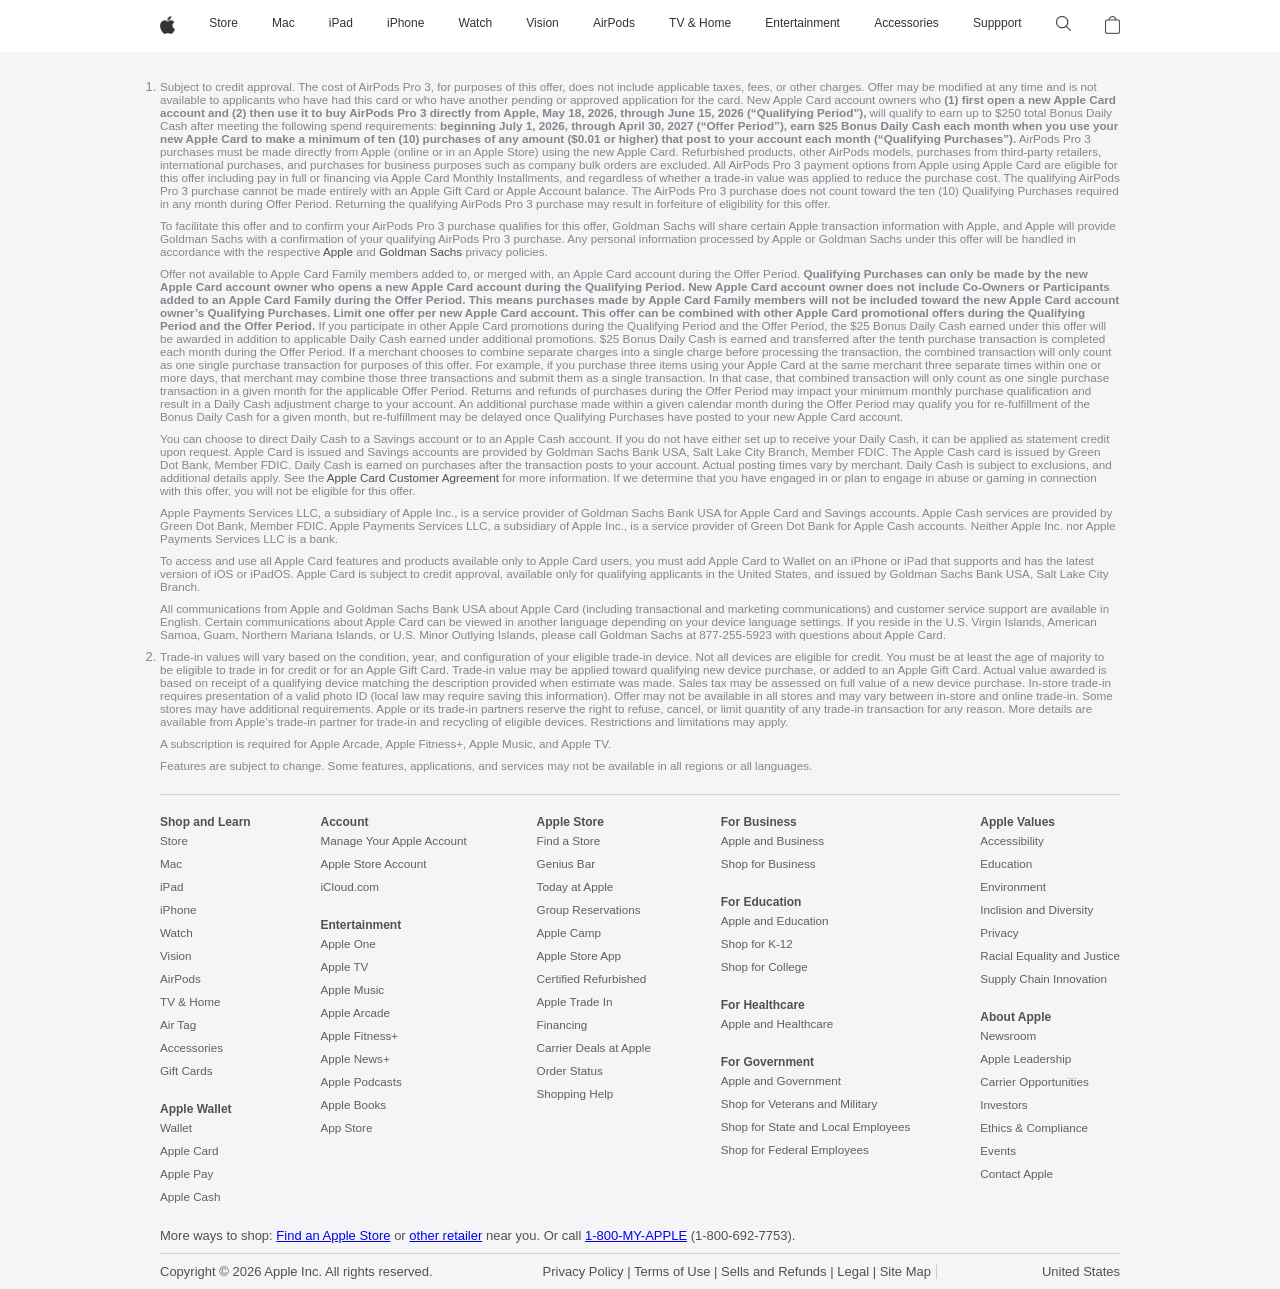
==== index.html @ 94639f88 "Add files via upload" ====
<!DOCTYPE html>
<html lang="en">
<head>
    <meta charset="UTF-8">
    <meta name="viewport" content="width=device-width, initial-scale=1.0">
    <title>Apple</title>
    <link rel="stylesheet" href="css/style.css">
    <link rel="icon" href="images/logos & icons/apple-icon.ico">
</head>
<body>
    
    <header>
        <div class="internal-wrapper">
            <ul>
                <li>
                    <a href="#">
                        <img class="header-logo" src="images/logos & icons/apple-icon.png" alt="apple-icon">
                    </a>
                </li>

                <li><a href="#">Store</a></li>
                <li><a href="#">Mac</a></li>
                <li><a href="#">iPad</a></li>
                <li><a href="#">iPhone</a></li>
                <li><a href="#">Watch</a></li>
                <li><a href="#">Vision</a></li>
                <li><a href="#">AirPods</a></li>
                <li><a href="#">TV & Home</a></li>
                <li><a href="#">Entertainment</a></li>
                <li><a href="#">Accessories</a></li>
                <li><a href="#">Suppport</a></li>

                <li>
                    <a href="#">
                        <img class="header-logo" src="images/logos & icons/search.png" alt="search">
                    </a>
                </li>

                <li>
                    <a href="#">
                        <img class="header-logo" src="images/logos & icons/cart.png" alt="">
                    </a>
                </li>

            </ul>
        </div>
    </header>


    <br><br>


    <footer>
        <div class="internal-wrapper">

            <div class="upper-text">

                <ol type="1">
                    <li>
                        <p>
                            Subject to credit approval. The cost of AirPods Pro 3, for purposes of this offer, does not include applicable
                            taxes, fees, or other charges. Offer may be modified at any time and is not available to applicants who have had 
                            this card or who have another pending or approved application for the card. New Apple Card account owners who <b>(1) 
                            first open a new Apple Card account and (2) then use it to buy AirPods Pro 3 directly from Apple, May 18, 2026, 
                            through June 15, 2026 (“Qualifying Period”),</b> will qualify to earn up to $250 total Bonus Daily Cash after meeting 
                            the following spend requirements: <b>beginning July 1, 2026, through April 30, 2027 (“Offer Period”), earn $25 Bonus 
                            Daily Cash each month when you use your new Apple Card to make a minimum of ten (10) purchases of any amount 
                            ($0.01 or higher) that post to your account each month (“Qualifying Purchases”).</b> AirPods Pro 3 purchases must be 
                            made directly from Apple (online or in an Apple Store) using the new Apple Card. Refurbished products, other 
                            AirPods models, purchases from third‑party retailers, international purchases, and purchases for business purposes 
                            such as company bulk orders are excluded. All AirPods Pro 3 payment options from Apple using Apple Card are 
                            eligible for this offer including pay in full or financing via Apple Card Monthly Installments, and regardless of 
                            whether a trade-in value was applied to reduce the purchase cost. The qualifying AirPods Pro 3 purchase cannot be 
                            made entirely with an Apple Gift Card or Apple Account balance. The AirPods Pro 3 purchase does not count toward 
                            the ten (10) Qualifying Purchases required in any month during Offer Period. Returning the qualifying 
                            AirPods Pro 3 purchase may result in forfeiture of eligibility for this offer.
                        </p>

                        <p>
                            To facilitate this offer and to confirm your AirPods Pro 3 purchase qualifies for this offer, Goldman Sachs will 
                            share certain Apple transaction information with Apple, and Apple will provide Goldman Sachs with a confirmation 
                            of your qualifying AirPods Pro 3 purchase. Any personal information processed by Apple or Goldman Sachs under this
                            offer will be handled in accordance with the respective <a href="#">Apple</a> and <a href="#">Goldman Sachs</a> privacy policies.
                        </p>

                        <p>
                            Offer not available to Apple Card Family members added to, or merged with, an Apple Card account during the Offer 
                            Period. <b>Qualifying Purchases can only be made by the new Apple Card account owner who opens a new Apple Card 
                            account during the Qualifying Period. New Apple Card account owner does not include Co-Owners or Participants 
                            added to an Apple Card Family during the Offer Period. This means purchases made by Apple Card Family members 
                            will not be included toward the new Apple Card account owner’s Qualifying Purchases. Limit one offer per new 
                            Apple Card account. This offer can be combined with other Apple Card promotional offers during the Qualifying 
                            Period and the Offer Period.</b> If you participate in other Apple Card promotions during the Qualifying Period and 
                            the Offer Period, the $25 Bonus Daily Cash earned under this offer will be awarded in addition to applicable 
                            Daily Cash earned under additional promotions. $25 Bonus Daily Cash is earned and transferred after the tenth 
                            purchase transaction is completed each month during the Offer Period. If a merchant chooses to combine separate 
                            charges into a single charge before processing the transaction, the combined transaction will only count as one 
                            single purchase transaction for purposes of this offer. For example, if you purchase three items using your Apple 
                            Card at the same merchant three separate times within one or more days, that merchant may combine those three 
                            transactions and submit them as a single transaction. In that case, that combined transaction will only count as 
                            one single purchase transaction in a given month for the applicable Offer Period. Returns and refunds of 
                            purchases during the Offer Period may impact your minimum monthly purchase qualification and result in a Daily 
                            Cash adjustment charge to your account. An additional purchase made within a given calendar month during the 
                            Offer Period may qualify you for re-fulfillment of the Bonus Daily Cash for a given month, but re-fulfillment may 
                            be delayed once Qualifying Purchases have posted to your new Apple Card account.
                        </p>

                        <p>
                            You can choose to direct Daily Cash to a Savings account or to an Apple Cash account. If you do not have either 
                            set up to receive your Daily Cash, it can be applied as statement credit upon request. Apple Card is issued and 
                            Savings accounts are provided by Goldman Sachs Bank USA, Salt Lake City Branch, Member FDIC. The Apple Cash card 
                            is issued by Green Dot Bank, Member FDIC. Daily Cash is earned on purchases after the transaction posts to your 
                            account. Actual posting times vary by merchant. Daily Cash is subject to exclusions, and additional details 
                            apply. See the <a href="#">Apple Card Customer Agreement</a> for more information. If we determine that you have engaged in or 
                            plan to engage in abuse or gaming in connection with this offer, you will not be eligible for this offer.
                        </p>

                        <p>
                            Apple Payments Services LLC, a subsidiary of Apple Inc., is a service provider of Goldman Sachs Bank USA for 
                            Apple Card and Savings accounts. Apple Cash services are provided by Green Dot Bank, Member FDIC. Apple Payments 
                            Services LLC, a subsidiary of Apple Inc., is a service provider of Green Dot Bank for Apple Cash accounts. Neither Apple Inc. nor Apple Payments Services LLC is a bank.
                        </p>

                        <p>
                            To access and use all Apple Card features and products available only to Apple Card users, you must add Apple Card 
                            to Wallet on an iPhone or iPad that supports and has the latest version of iOS or iPadOS. Apple Card is subject 
                            to credit approval, available only for qualifying applicants in the United States, and issued by Goldman Sachs 
                            Bank USA, Salt Lake City Branch.
                        </p>

                        <p>
                            All communications from Apple and Goldman Sachs Bank USA about Apple Card (including transactional and marketing 
                            communications) and customer service support are available in English. Certain communications about Apple Card 
                            can be viewed in another language depending on your device language settings. If you reside in the U.S. Virgin 
                            Islands, American Samoa, Guam, Northern Mariana Islands, or U.S. Minor Outlying Islands, please call Goldman 
                            Sachs at 877-255-5923 with questions about Apple Card.
                        </p>
                    </li>

                    <li>
                        <p>
                            Trade‑in values will vary based on the condition, year, and configuration of your eligible trade‑in device. Not 
                            all devices are eligible for credit. You must be at least the age of majority to be eligible to trade in for 
                            credit or for an Apple Gift Card. Trade‑in value may be applied toward qualifying new device purchase, or added 
                            to an Apple Gift Card. Actual value awarded is based on receipt of a qualifying device matching the description 
                            provided when estimate was made. Sales tax may be assessed on full value of a new device purchase. In‑store 
                            trade‑in requires presentation of a valid photo ID (local law may require saving this information). Offer may not 
                            be available in all stores and may vary between in‑store and online trade‑in. Some stores may have additional 
                            requirements. Apple or its trade‑in partners reserve the right to refuse, cancel, or limit quantity of any 
                            trade‑in transaction for any reason. More details are available from Apple’s trade-in partner for trade‑in and 
                            recycling of eligible devices. Restrictions and limitations may apply.
                        </p>
                    </li>
                </ol>

                <p>A subscription is required for Apple Arcade, Apple Fitness+, Apple Music, and Apple TV.</p>
                <p>
                    Features are subject to change. Some features, applications, and services may not be available in all regions or all 
                    languages.
                </p>

            </div>


            <div class="footer-links">

            <div class="footer-links-column1">

                <h3>Shop and Learn</h3>
                <ul>

                    <li><a href="#">Store</a></li>
                    <li><a href="#">Mac</a></li>
                    <li><a href="#">iPad</a></li>
                    <li><a href="#">iPhone</a></li>
                    <li><a href="#">Watch</a></li>
                    <li><a href="#">Vision</a></li>
                    <li><a href="#">AirPods</a></li>
                    <li><a href="#">TV & Home</a></li>
                    <li><a href="#">Air Tag</a></li>
                    <li><a href="#">Accessories</a></li>
                    <li><a href="#">Gift Cards</a></li>

                </ul>

                <h3>Apple Wallet</h3>
                <ul>

                    <li><a href="#">Wallet</a></li>
                    <li><a href="#">Apple Card</a></li>
                    <li><a href="#">Apple Pay</a></li>
                    <li><a href="#">Apple Cash</a></li>

                </ul>

            </div>

            <div class="footer-links-column2">

                <h3>Account</h3>
                <ul>

                    <li><a href="#">Manage Your Apple Account</a></li>
                    <li><a href="#">Apple Store Account</a></li>
                    <li><a href="#">iCloud.com</a></li>

                </ul>

                <h3>Entertainment</h3>
                <ul>

                    <li><a href="#">Apple One</a></li>
                    <li><a href="#">Apple TV</a></li>
                    <li><a href="#">Apple Music</a></li>
                    <li><a href="#">Apple Arcade</a></li>
                    <li><a href="#">Apple Fitness+</a></li>
                    <li><a href="#">Apple News+</a></li>
                    <li><a href="#">Apple Podcasts</a></li>
                    <li><a href="#">Apple Books</a></li>
                    <li><a href="#">App Store</a></li>

                </ul>

            </div>

            <div class="footer-links-column3">

                <h3>Apple Store</h3>
                <ul>

                    <li><a href="#">Find a Store</a></li>
                    <li><a href="#">Genius Bar</a></li>
                    <li><a href="#">Today at Apple</a></li>
                    <li><a href="#">Group Reservations</a></li>
                    <li><a href="#">Apple Camp</a></li>
                    <li><a href="#">Apple Store App</a></li>
                    <li><a href="#">Certified Refurbished</a></li>
                    <li><a href="#">Apple Trade In</a></li>
                    <li><a href="#">Financing</a></li>
                    <li><a href="#">Carrier Deals at Apple</a></li>
                    <li><a href="#">Order Status</a></li>
                    <li><a href="#">Shopping Help</a></li>

                </ul>

            </div>

            <div class="footer-links-column4">

                <h3>For Business</h3>
                <ul>

                    <li><a href="#">Apple and Business</a></li>
                    <li><a href="#">Shop for Business</a></li>

                </ul>

                <h3>For Education</h3>
                <ul>

                    <li><a href="#">Apple and Education</a></li>
                    <li><a href="#">Shop for K-12</a></li>
                    <li><a href="#">Shop for College</a></li>

                </ul>

                <h3>For Healthcare</h3>
                <ul>

                    <li><a href="#">Apple and Healthcare</a></li>

                </ul>

                <h3>For Government</h3>
                <ul>

                    <li><a href="#">Apple and Government</a></li>
                    <li><a href="#">Shop for Veterans and Military</a></li>
                    <li><a href="#">Shop for State and Local Employees</a></li>
                    <li><a href="#">Shop for Federal Employees</a></li>

                </ul>

            </div>

            <div class="footer-links-column5">

                <h3>Apple Values</h3>
                <ul>

                    <li><a href="#">Accessibility</a></li>
                    <li><a href="#">Education</a></li>
                    <li><a href="#">Environment</a></li>
                    <li><a href="#">Inclision and Diversity</a></li>
                    <li><a href="#">Privacy</a></li>
                    <li><a href="#">Racial Equality and Justice</a></li>
                    <li><a href="#">Supply Chain Innovation</a></li>

                </ul>

                <h3>About Apple</h3>
                <ul>

                    <li><a href="#">Newsroom</a></li>
                    <li><a href="#">Apple Leadership</a></li>
                    <li><a href="#">Carrier Opportunities</a></li>
                    <li><a href="#">Investors</a></li>
                    <li><a href="#">Ethics & Compliance</a></li>
                    <li><a href="#">Events</a></li>
                    <li><a href="#">Contact Apple</a></li>

                </ul>

            </div>

        </div>

        <div class="contact-info">
            
            <p>
                More ways to shop: <a href="#">Find an Apple Store</a> or <a href="#">other retailer</a> near you. Or call 
                <a href="#">1-800-MY-APPLE</a> (1-800-692-7753).
            </p>

        </div>

        <div class="bottom">

            <div class="copy-right">
                Copyright &copy 2026 Apple Inc. All rights reserved.
            </div>

            <div class="privacy-policy">
                <a href="#">Privacy Policy</a> | <a href="#">Terms of Use </a> | <a href="#">Sells and Refunds</a> | <a href="#">Legal</a> | <a href="#">Site Map</a>
            </div>

            <div class="country">
                <a href="#">United States</a>
            </div>

        </div>

        </div>

    </footer>

</body>
</html>
---- css/style.css ----
* {
    margin: 0;
    padding: 0;
}

body {
    font-size: 20px;
    font-family: sans-serif;
}

img {
    max-width: 100%;
}

header {
    background-color: white;
    color: black;
    font-weight: 200;
    font-size: 0.60em;
    position: fixed;
    width: 100%;
}

header ul {
    display: flex;
    -webkit-box-pack: justify;
    justify-content: space-between;
    list-style: none;
}

header ul li a{
    text-decoration: none;
    color: black;
    padding: 16px 0 8px;
    height: 25px;
    display: inline-block;
    opacity: 0.8;
}

header ul li a:hover {
    opacity: 1;
}

.internal-wrapper {
    width: 100%;
    max-width: 980px;
    padding: 0 10px;
    margin: 0 auto;
    box-sizing: border-box;
}
/* 
.apple-icon {
    width: 20px;
    display: block;
    margin: 0 auto;
}
 */
.header-logo{
    width: 15px;
    display: block;
    margin: 0 auto;
    padding: 0 0 15px;
}

footer {
    padding-top: 10px;
    background-color: #f5f5f7;
    color: #515154;
    font-size: 0.65em;
}

.upper-text {
    border-bottom: 1px solid #d2d2d7;
    color: #86868b;
    padding: 17px 0 20px;
}

.upper-text a {
    text-decoration: none;
    color: #515154;
}

.upper-text p {
    padding: 7px 0 2px;
    font-size: 0.9em;
}

.upper-text a:hover {
    text-decoration: underline;
}

.footer-links {
    display: flex;
    -webkit-box-pack: justify;
    justify-content: space-between;
    padding-top: 20px;
}

footer ul {
    list-style: none;
    padding-bottom: 20px;
}

footer ul li {
    padding: 5px 0;
    font-size: 0.9em;
}

.footer-links a {
    text-decoration: none;
    color: #515154;
    opacity: 0.9;
}

.footer-links a:hover {
    text-decoration: underline;
}

.footer-links h3 {
    font-size: 12px;
    font-weight: 600;
}

.contact-info {
    border-bottom: 1px solid #d2d2d7;
    padding-bottom: 10px;
    margin-bottom: 10px;
}

.copyright {
    display: flex;
    -webkit-box-pack: justify;
    justify-content: space-between;
    padding-top: 10px 0 20px;
}

.privacy-policy {
    display: inline-block;
    padding: 0 5px;
    border-right: 1px solid #ccc;
}

.privacy-policy ul li:last-child {
    border-right: 0px;
}

.privacy-policy a {
    text-decoration: none;
    color:#515154;
}

.privacy-policy a:hover {
    text-decoration: underline;
}

.country {
    display: inline-block;
    text-align: right;
}

.country a {
    text-decoration: none;
    color:#515154;
}

.country a:hover {
    text-decoration: underline;
}

.bottom {
    display: flex;
    -webkit-box-pack: justify;
    justify-content: space-between;
    padding-bottom: 10px;
}
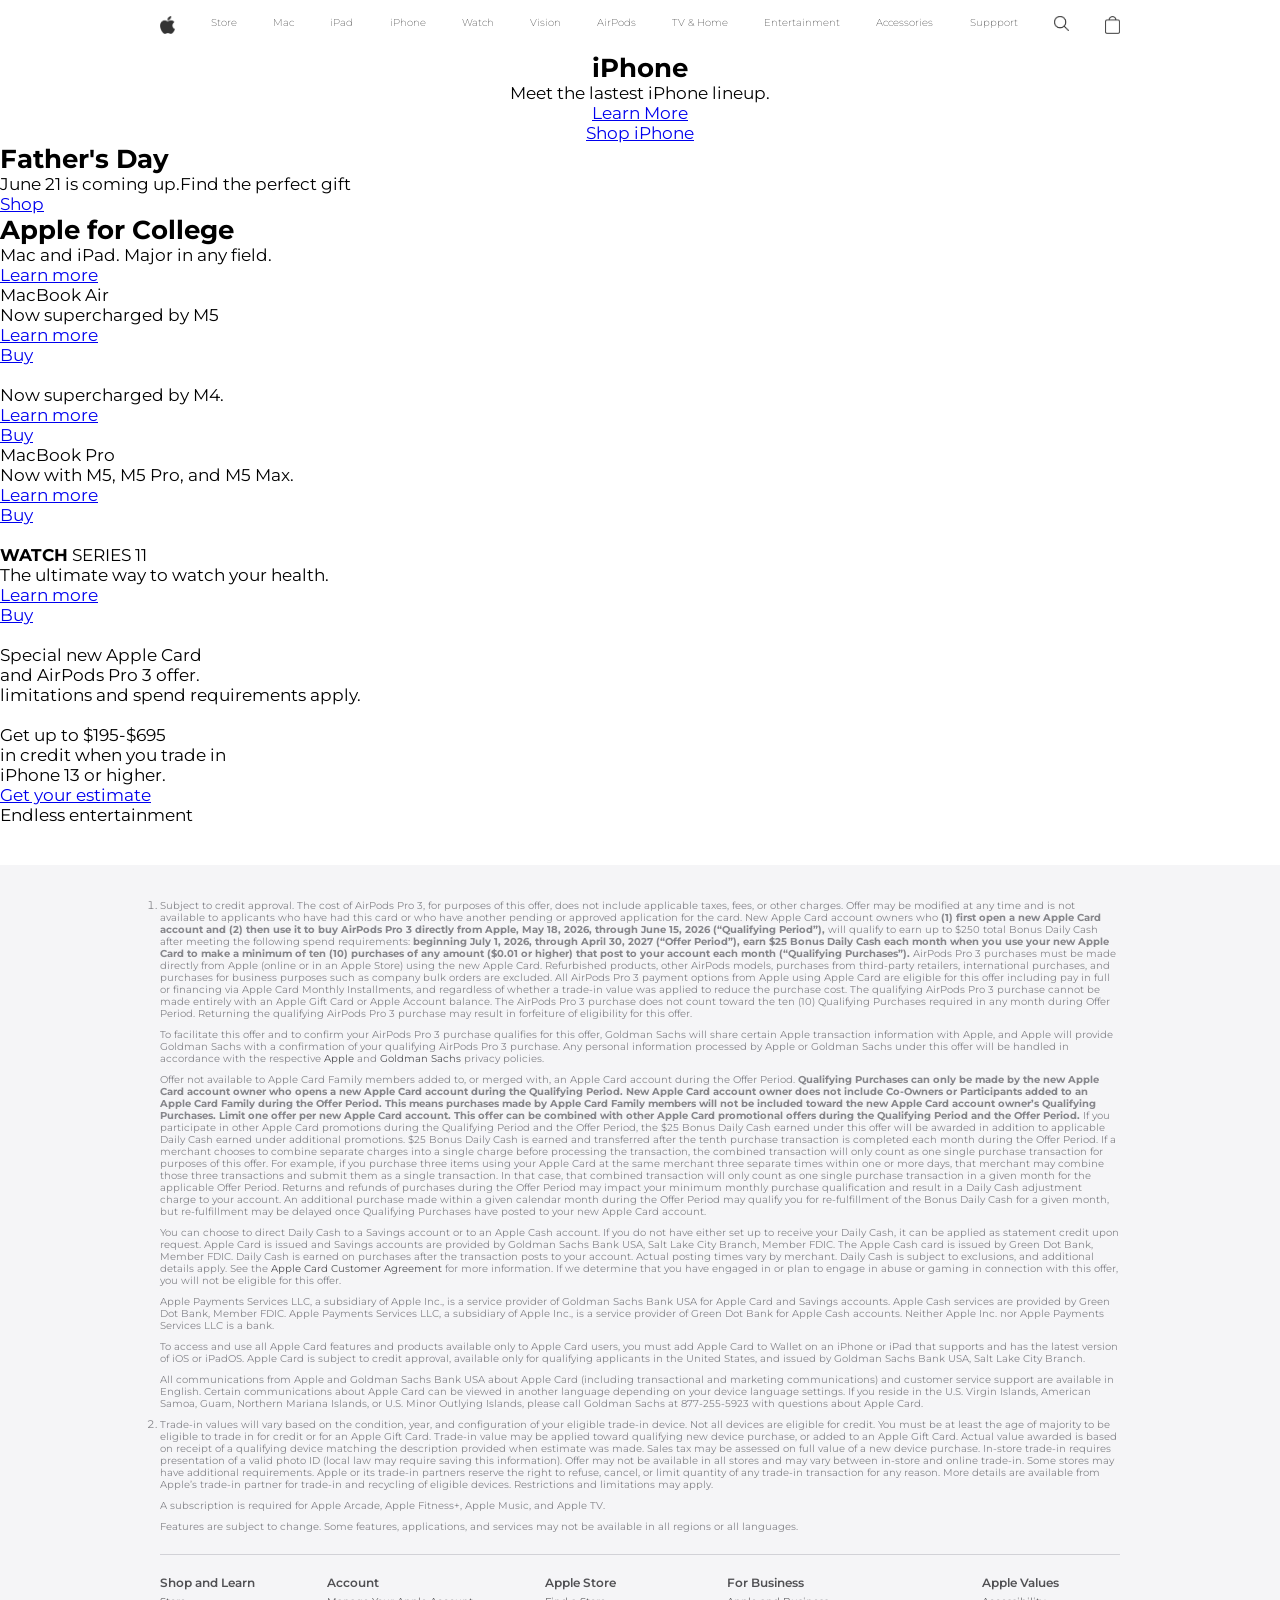
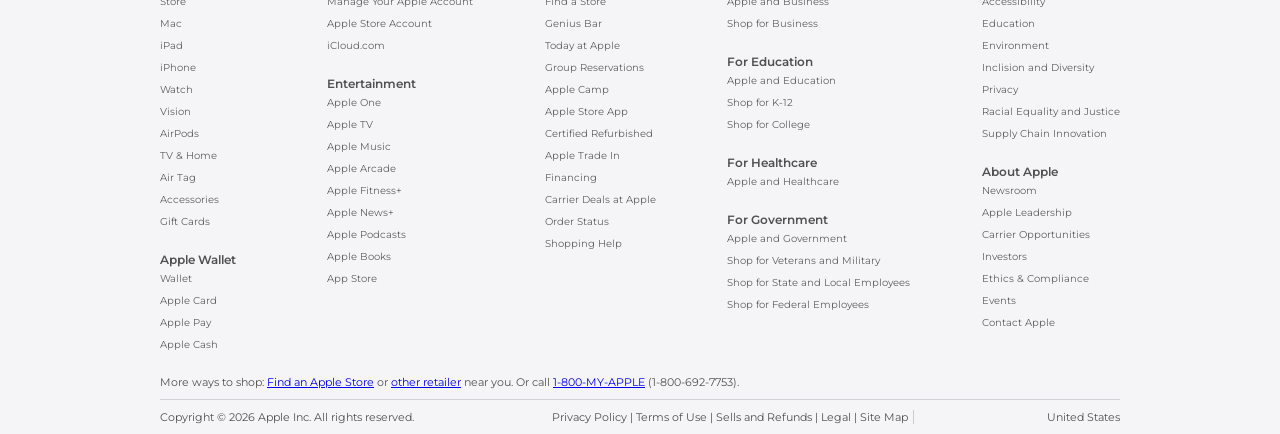
==== commit f36db1b4: "Another finished protoype HTML + changes to CSS" ====
--- a/index.html
+++ b/index.html
@@ -6,6 +6,10 @@
     <title>Apple</title>
     <link rel="stylesheet" href="css/style.css">
     <link rel="icon" href="images/logos & icons/apple-icon.ico">
+    <link rel="stylesheet" href="https://maxcdn.bootstrapcdn.com/font-awesome/4.6.2/css/font-awesome.min.css">
+    <link rel="preconnect" href="https://fonts.googleapis.com">
+    <link rel="preconnect" href="https://fonts.gstatic.com" crossorigin>
+    <link href="https://fonts.googleapis.com/css2?family=Montserrat:ital,wght@0,100..900;1,100..900&display=swap" rel="stylesheet">
 </head>
 <body>
     
@@ -46,6 +50,167 @@
         </div>
     </header>
 
+    <section class="first-highlight">
+        <div class="main-internal-wrapper">
+            <div class="large-text1">
+                iPhone
+            </div>
+            <div class="small-text1">
+                Meet the lastest iPhone lineup.
+            </div>
+            <div class="link">
+                <ul>
+                    <li><a href="#">Learn More</a></li>
+                    <li><a href="#">Shop iPhone</a></li>
+                </ul>
+            </div>
+        </div>
+    </section>
+    <section class="second-highlight">
+            <div class="large-text1">
+                Father's Day
+            </div>
+            <div class="small-text1">
+                June 21 is coming up.Find the perfect gift
+            </div>
+            <div class="link">
+                <ul>
+                    <li><a href="#">Shop</a></li>
+                </ul>
+            </div>
+        </div>
+
+    </section>
+    <section class="third-highlight">
+            <div class="large-text1">
+                Apple for College
+            </div>
+            <div class="small-text1">
+                Mac and iPad. Major in any field.
+            </div>
+            <div class="link">
+                <ul>
+                    <li><a href="#">Learn more</a></li>
+                </ul>
+            </div>
+        </div>
+
+    </section>
+    <section class="fourth-highlight">
+        <div class="left-side-wrapper">
+            <div class="large-text2">
+                MacBook Air
+            </div>
+            <div class="small-text2">
+                Now supercharged by M5
+            </div>
+            <div class="links">
+                <ul>
+                    <li><a href="#">Learn more</a></li>
+                    <li><a href="#">Buy</a></li>
+                </ul>
+            </div>
+        </div>
+
+        <div class="right-side-wrapper">
+            <div class="logo">
+                <img src="../apple-website-v2/images/logos & icons/ipad-air.png" alt="">
+            </div>
+            <div class="small-text2">
+                Now supercharged by M4.
+            </div>
+            <div class="links">
+                <ul>
+                    <li><a href="#">Learn more</a></li>
+                    <li><a href="#">Buy</a></li>
+                </ul>
+            </div>
+        </div>
+
+    </section>
+    <section class="fifth-highlight">
+        <div class="left-side-wrapper">
+            <div class="large-text2">
+                MacBook Pro
+            </div>
+            <div class="small-text2">
+                Now with M5, M5 Pro, and M5 Max.
+            </div>
+            <div class="links">
+                <ul>
+                    <li><a href="#">Learn more</a></li>
+                    <li><a href="#">Buy</a></li>
+                </ul>
+            </div>
+        </div>
+
+        <div class="right-side-wrapper">
+            <div class="logo">
+                <img src="../apple-website-v2/images/logos & icons/apple-icon.png" alt="">
+            </div>
+            <div class="large-text2">
+                <b>WATCH</b> SERIES 11
+            </div>
+            <div class="small-text2">
+                The ultimate way to watch your health.
+            </div>
+            <div class="links">
+                <ul>
+                    <li><a href="#">Learn more</a></li>
+                    <li><a href="#">Buy</a></li>
+                </ul>
+            </div>
+        </div>
+    </section>
+    <section class="six-highlight">
+        <div class="left-side-wrapper">
+            <div class="logo">
+                <img src="../apple-website-v2/images/logos & icons/card.png" alt="">
+            </div>
+            <div class="small-text2">
+                Special new Apple Card <br>
+                and AirPods Pro 3 offer.
+            </div>
+            <div class="x-smalltext2">
+                limitations and spend requirements apply.
+            </div>
+            <div class="links">
+
+            </div>
+        </div>
+
+        <div class="right-side-wrapper">
+            <div class="logo">
+                <img src="../apple-website-v2/images/logos & icons/trade-in.png" alt="">
+            </div>
+            <div class="small-text2">
+                Get up to $195-$695 <br>
+                in credit when you trade in <br>
+                iPhone 13 or higher.
+            </div>
+            <div class="links">
+                <ul>
+                    <li><a href="#">Get your estimate</a></li>
+                </ul>
+            </div>
+        </div>
+    </section>
+    <section class="seventh-highlight">
+        <div class="xlarge-text1">
+            Endless entertainment
+        </div>
+        <div class="images">
+
+        </div>
+    </section>
+    <section class="eigth-highlight">
+        <div class="images">
+
+        </div>
+        <div class="slider">
+
+        </div>
+    </section>
 
     <br><br>
 
--- a/css/style.css
+++ b/css/style.css
@@ -3,9 +3,13 @@
     padding: 0;
 }
 
+*{
+    font-family: "Montserrat", sans-serif;
+}
+
 body {
-    font-size: 20px;
-    font-family: sans-serif;
+    font-size: 17px;
+
 }
 
 img {
@@ -17,7 +21,7 @@
     color: black;
     font-weight: 200;
     font-size: 0.60em;
-    position: fixed;
+    position: sticky;
     width: 100%;
 }
 
@@ -61,6 +65,25 @@
     margin: 0 auto;
     padding: 0 0 15px;
 }
+
+
+.main-internal-wrapper {
+    text-align: center;
+}
+
+.large-text1 {
+    color: black;
+    font-weight: 700;
+    font-size: 1.5em;
+}
+
+
+
+
+
+
+
+
 
 footer {
     padding-top: 10px;
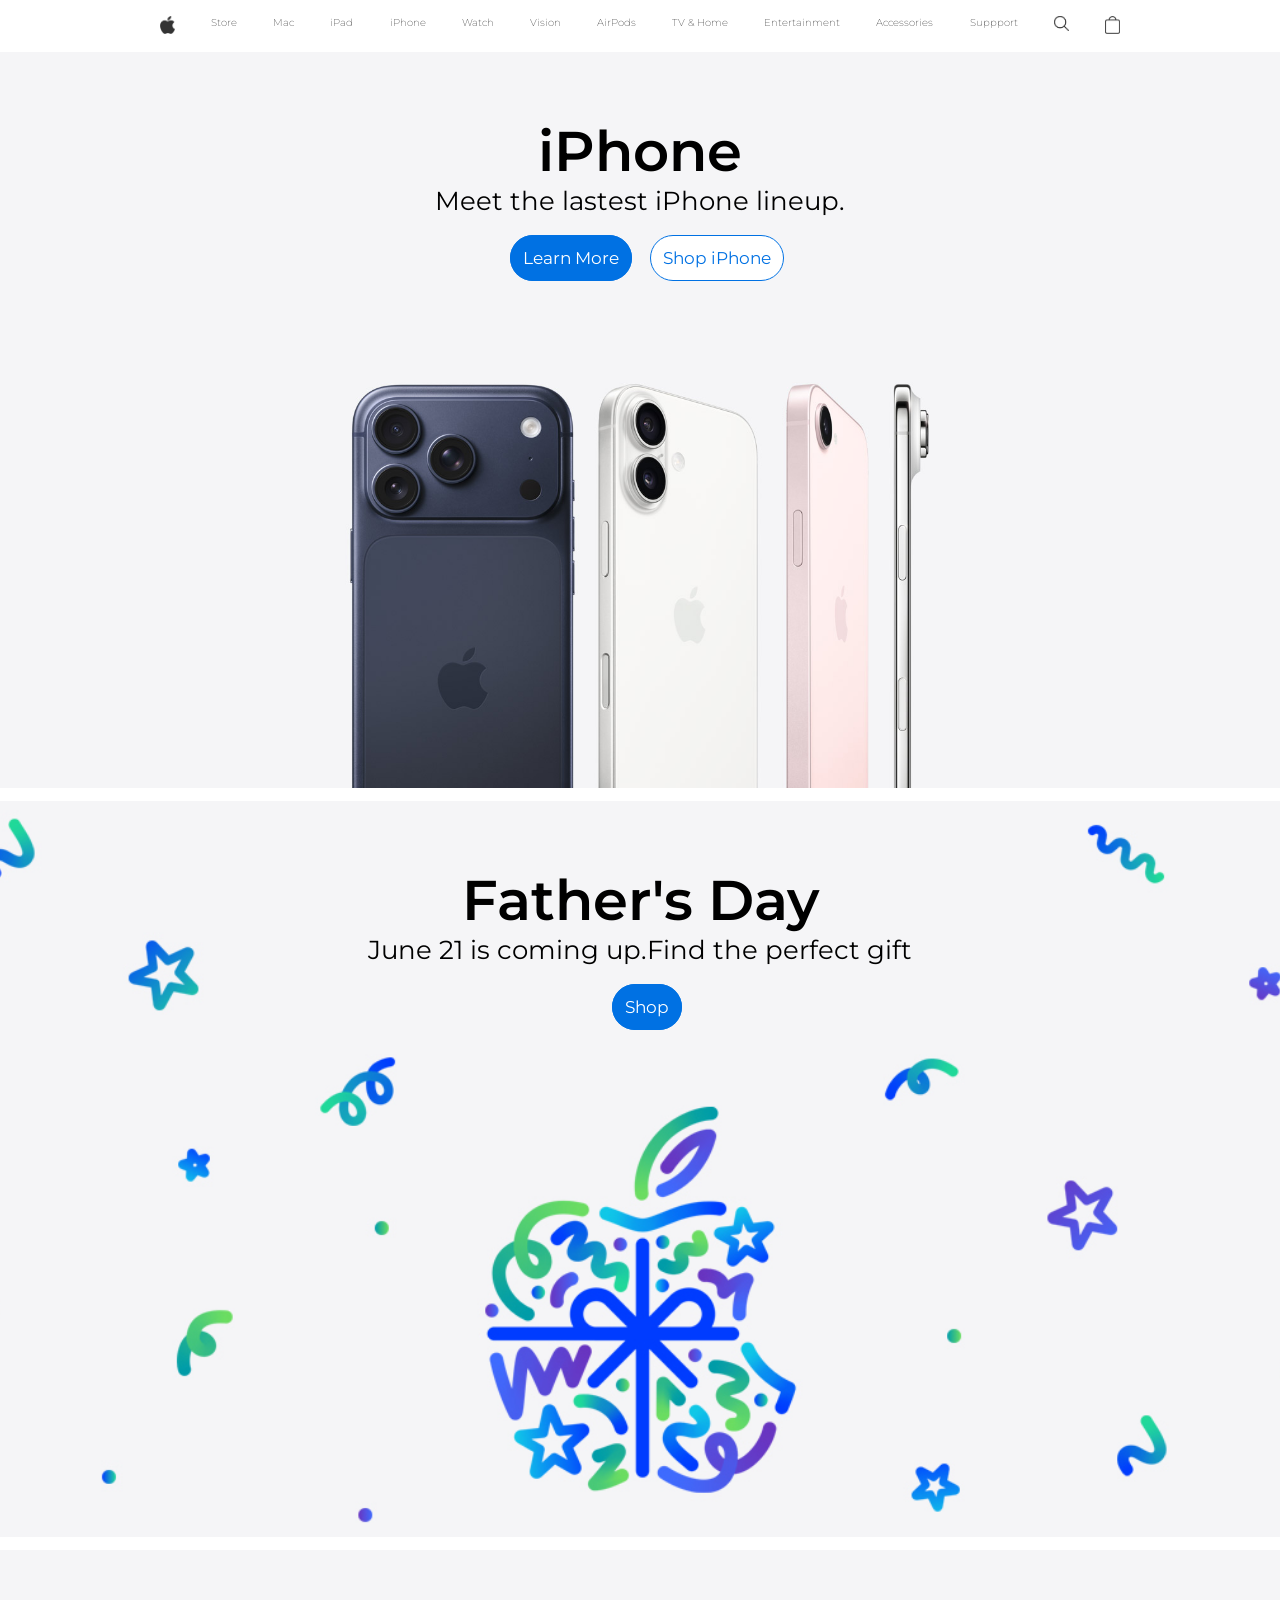
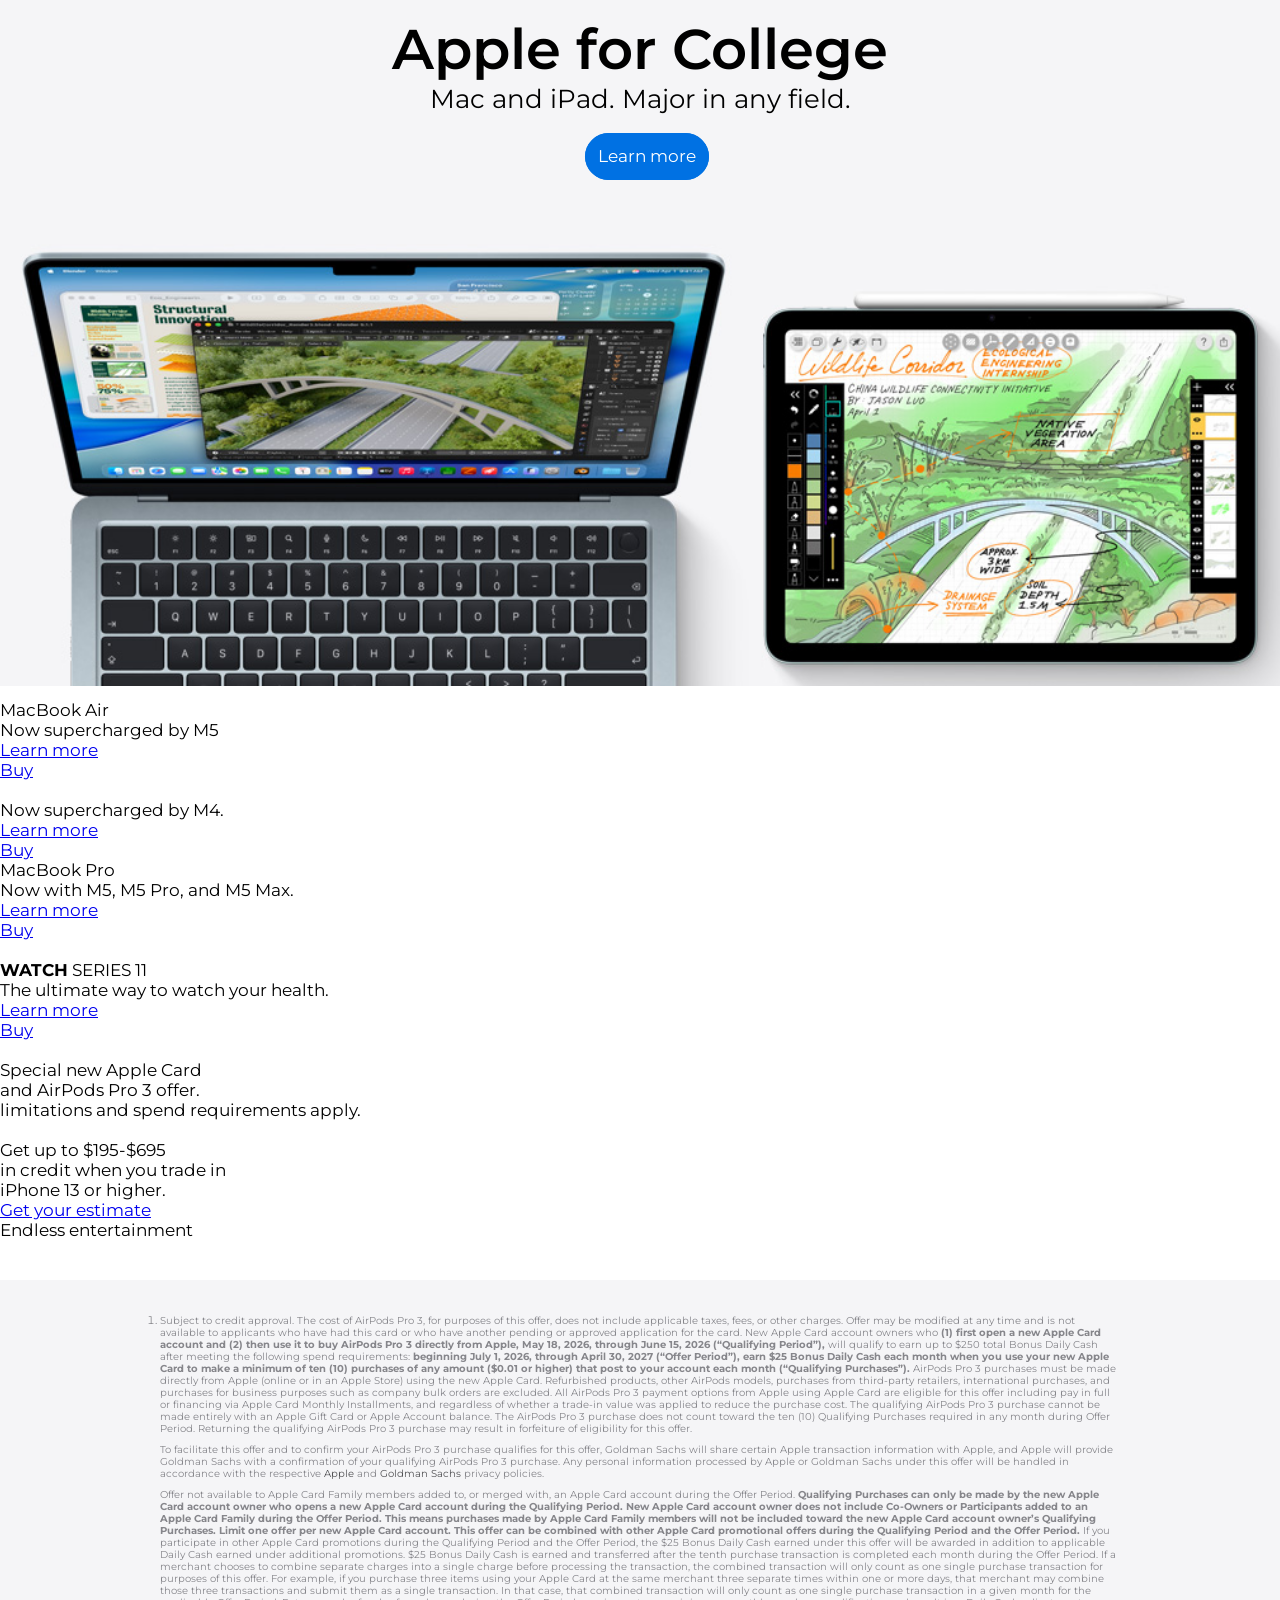
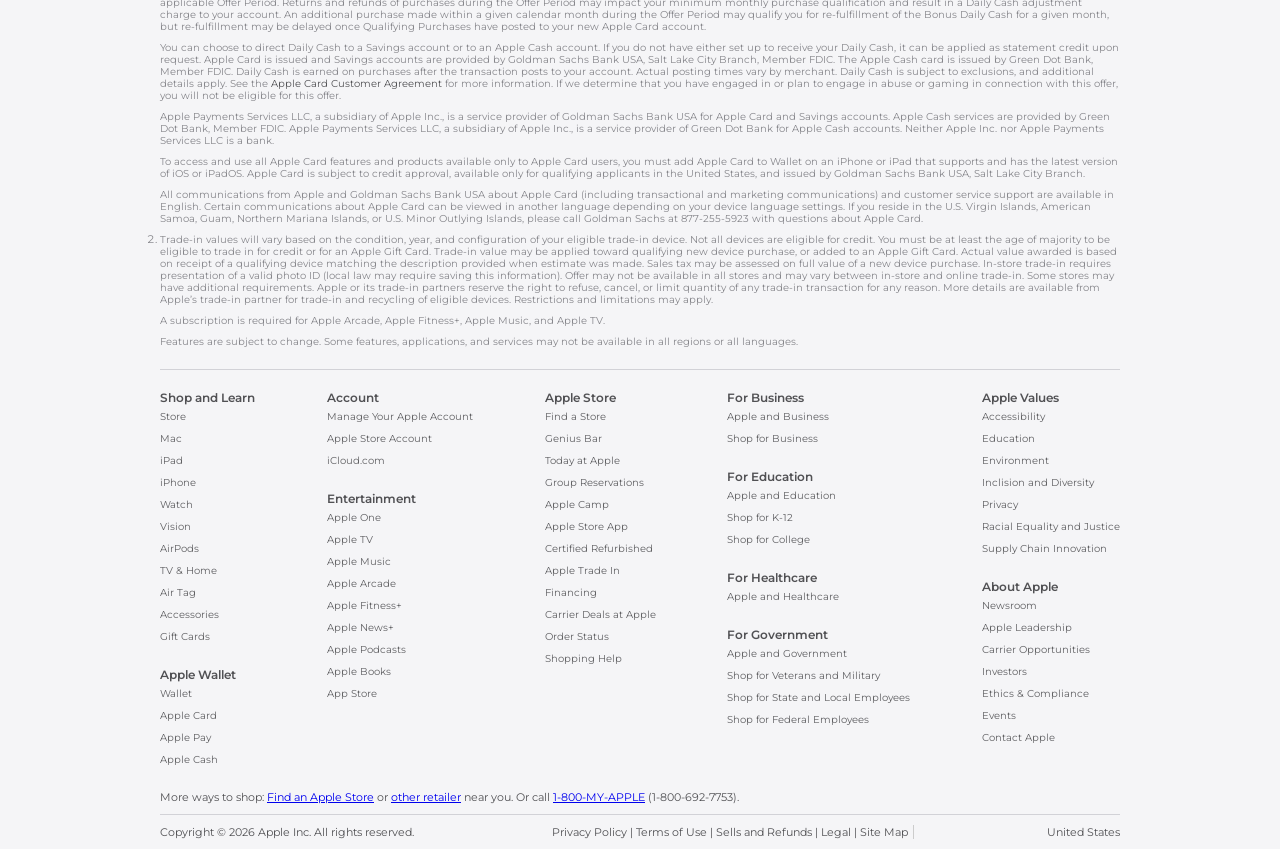
==== commit 94bb2a9d: "Added first three banners, Replaced first banner image, added some changes to header" ====
--- a/index.html
+++ b/index.html
@@ -50,7 +50,7 @@
         </div>
     </header>
 
-    <section class="first-highlight">
+    <section class="first highlight">
         <div class="main-internal-wrapper">
             <div class="large-text1">
                 iPhone
@@ -61,12 +61,12 @@
             <div class="link">
                 <ul>
                     <li><a href="#">Learn More</a></li>
-                    <li><a href="#">Shop iPhone</a></li>
-                </ul>
-            </div>
-        </div>
-    </section>
-    <section class="second-highlight">
+                    <li><a class="blue" href="#">Shop iPhone</a></li>
+                </ul>
+            </div>
+        </div>
+    </section>
+    <section class="second highlight">
             <div class="large-text1">
                 Father's Day
             </div>
@@ -81,7 +81,7 @@
         </div>
 
     </section>
-    <section class="third-highlight">
+    <section class="third highlight">
             <div class="large-text1">
                 Apple for College
             </div>
--- a/css/style.css
+++ b/css/style.css
@@ -66,22 +66,69 @@
     padding: 0 0 15px;
 }
 
-
-.main-internal-wrapper {
+.highlight {
+    height: 35.625em;
     text-align: center;
-}
+    background-position: center;
+    background-repeat: no-repeat;
+    background-size: cover;
+    padding: 65px 20px;
+    margin-bottom: 0.8em;
+}
+
+
+.first {
+    background-image: url("../images/the-first-three-banners/double-iphone-banner.jpg");
+}
+
 
 .large-text1 {
-    color: black;
-    font-weight: 700;
+    font-weight: 600;
+    font-size: 3.3em;
+}
+.small-text1{
+    font-weight: 400;
     font-size: 1.5em;
 }
-
-
-
-
-
-
+.link ul li{
+    display: inline-block;
+    padding: 15px 0;
+    margin-top: 1em;
+    margin-left: 0.8em;
+}
+
+.link ul li {
+    list-style: none;
+}
+
+.link ul li a {
+    border: 0.8em solid #0071e3;
+    border-width: 1px;
+    padding: 0.72em;
+    text-decoration: none;
+    border-radius: 61.25em;
+    background: #0071e3;
+    color: rgb(255, 255, 255);
+}
+.link .blue {
+    color: #0071e3;
+    background: rgb(255, 255, 255);
+
+}
+.link .blue:hover {
+    background: #0071e3;
+    color: rgb(255, 255, 255);
+}
+
+.second {
+    background-image: url("../images/the-first-three-banners/fathers-day-banner.jpg");
+
+}
+
+.third {
+    background-image: url("../images/the-first-three-banners/mac-and-ipad-banner.jpg");
+
+}
 
 
 
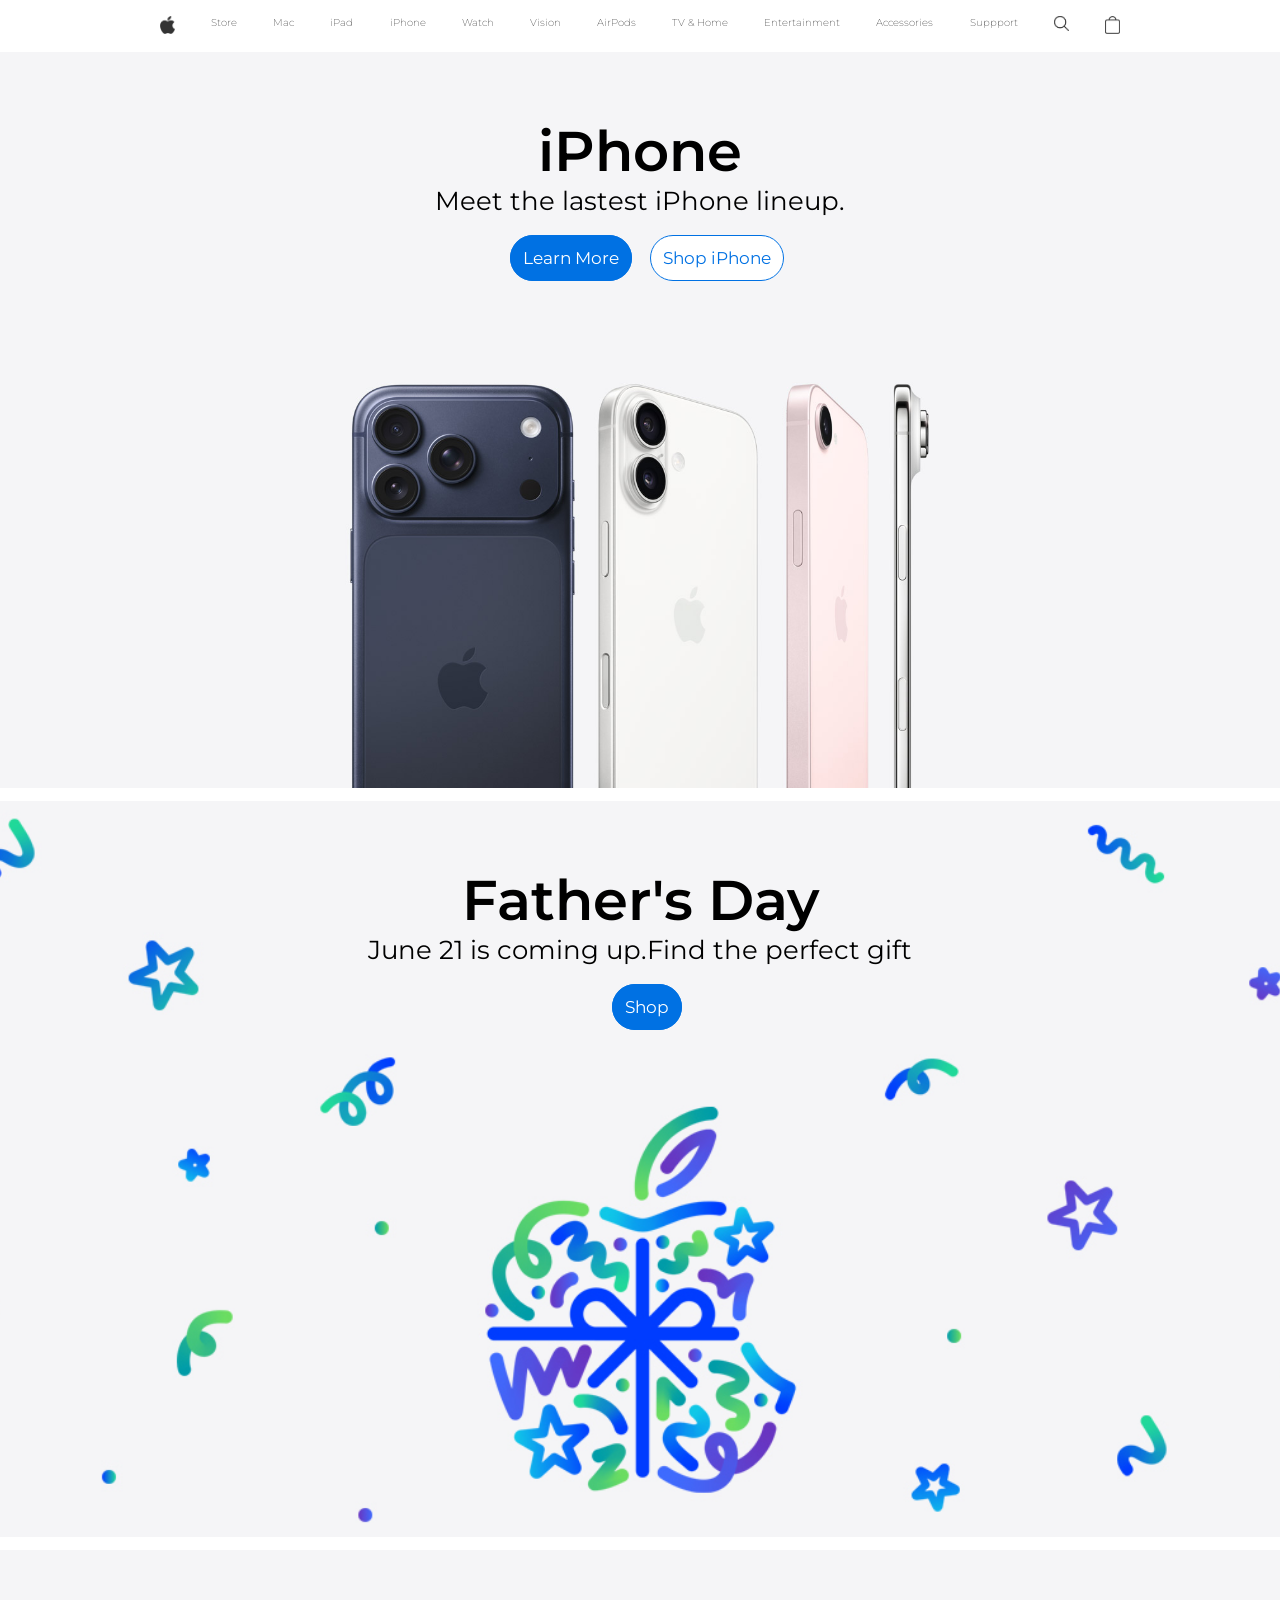
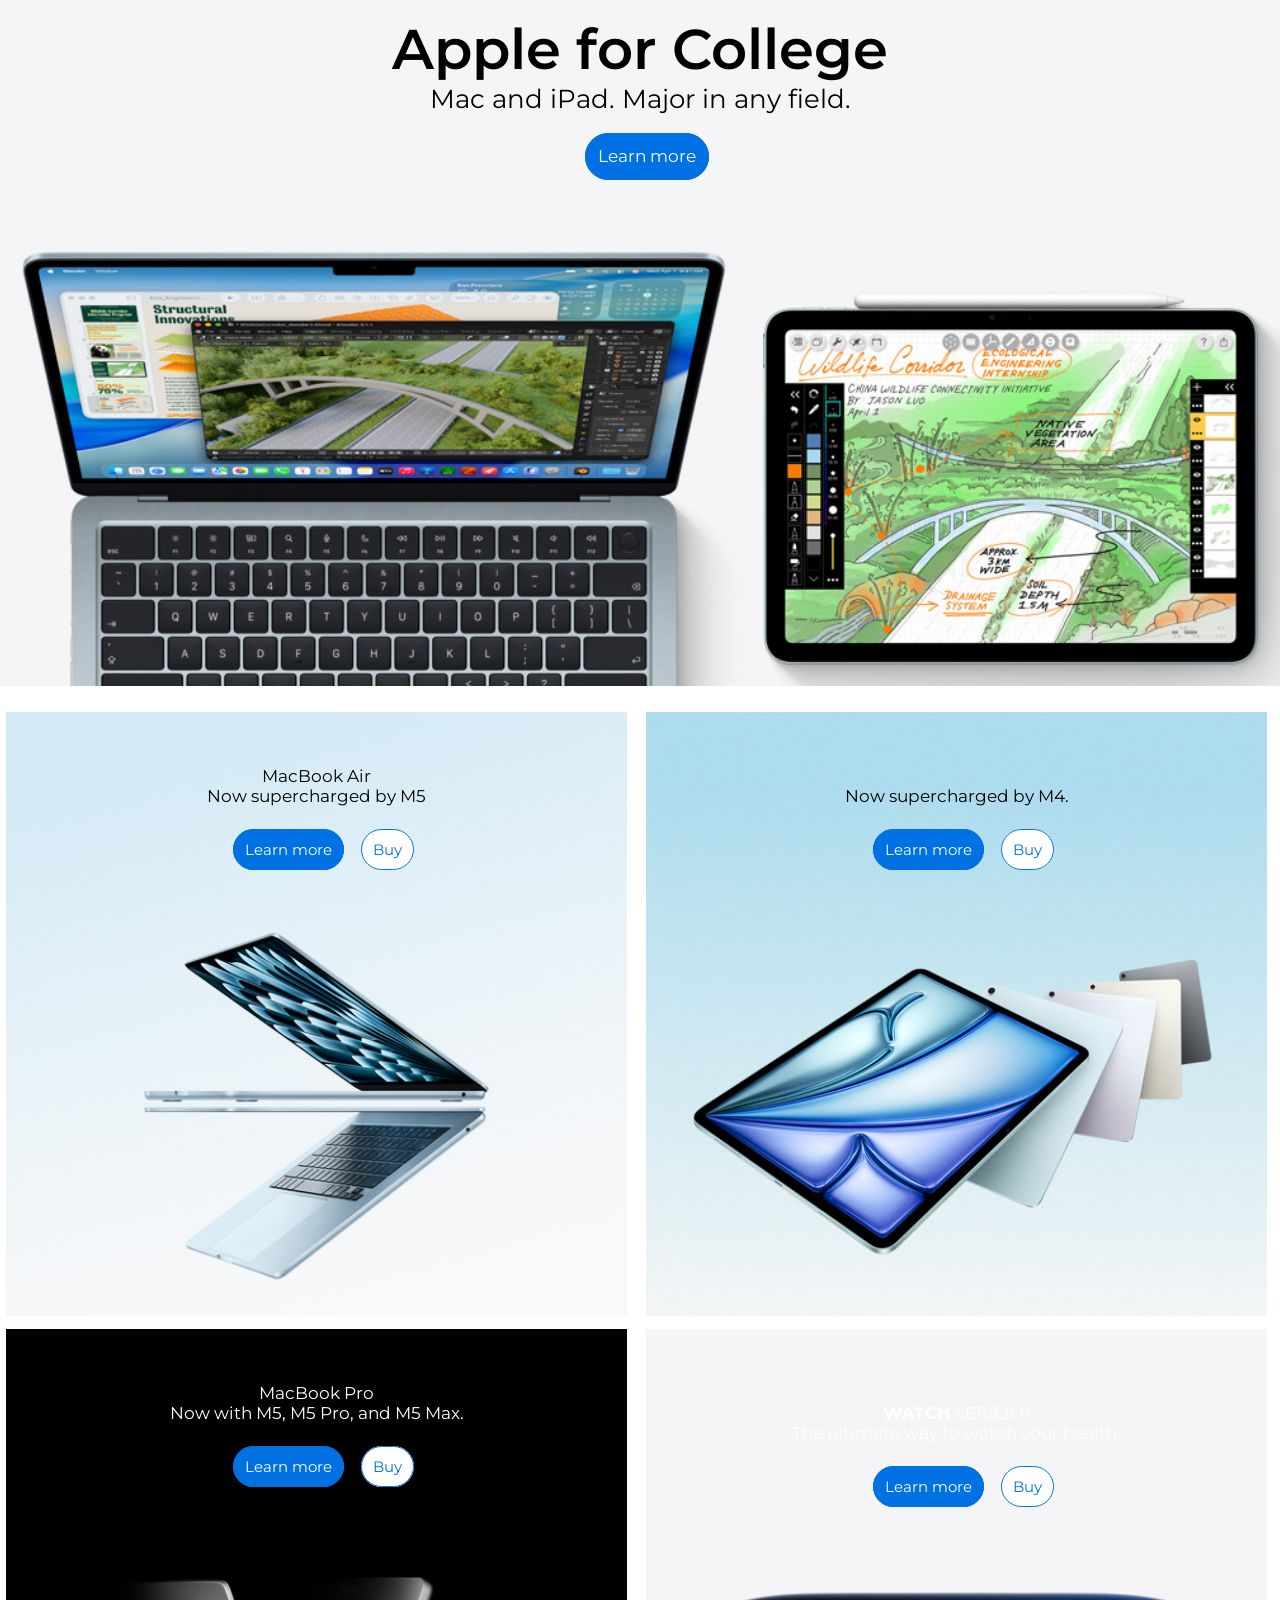
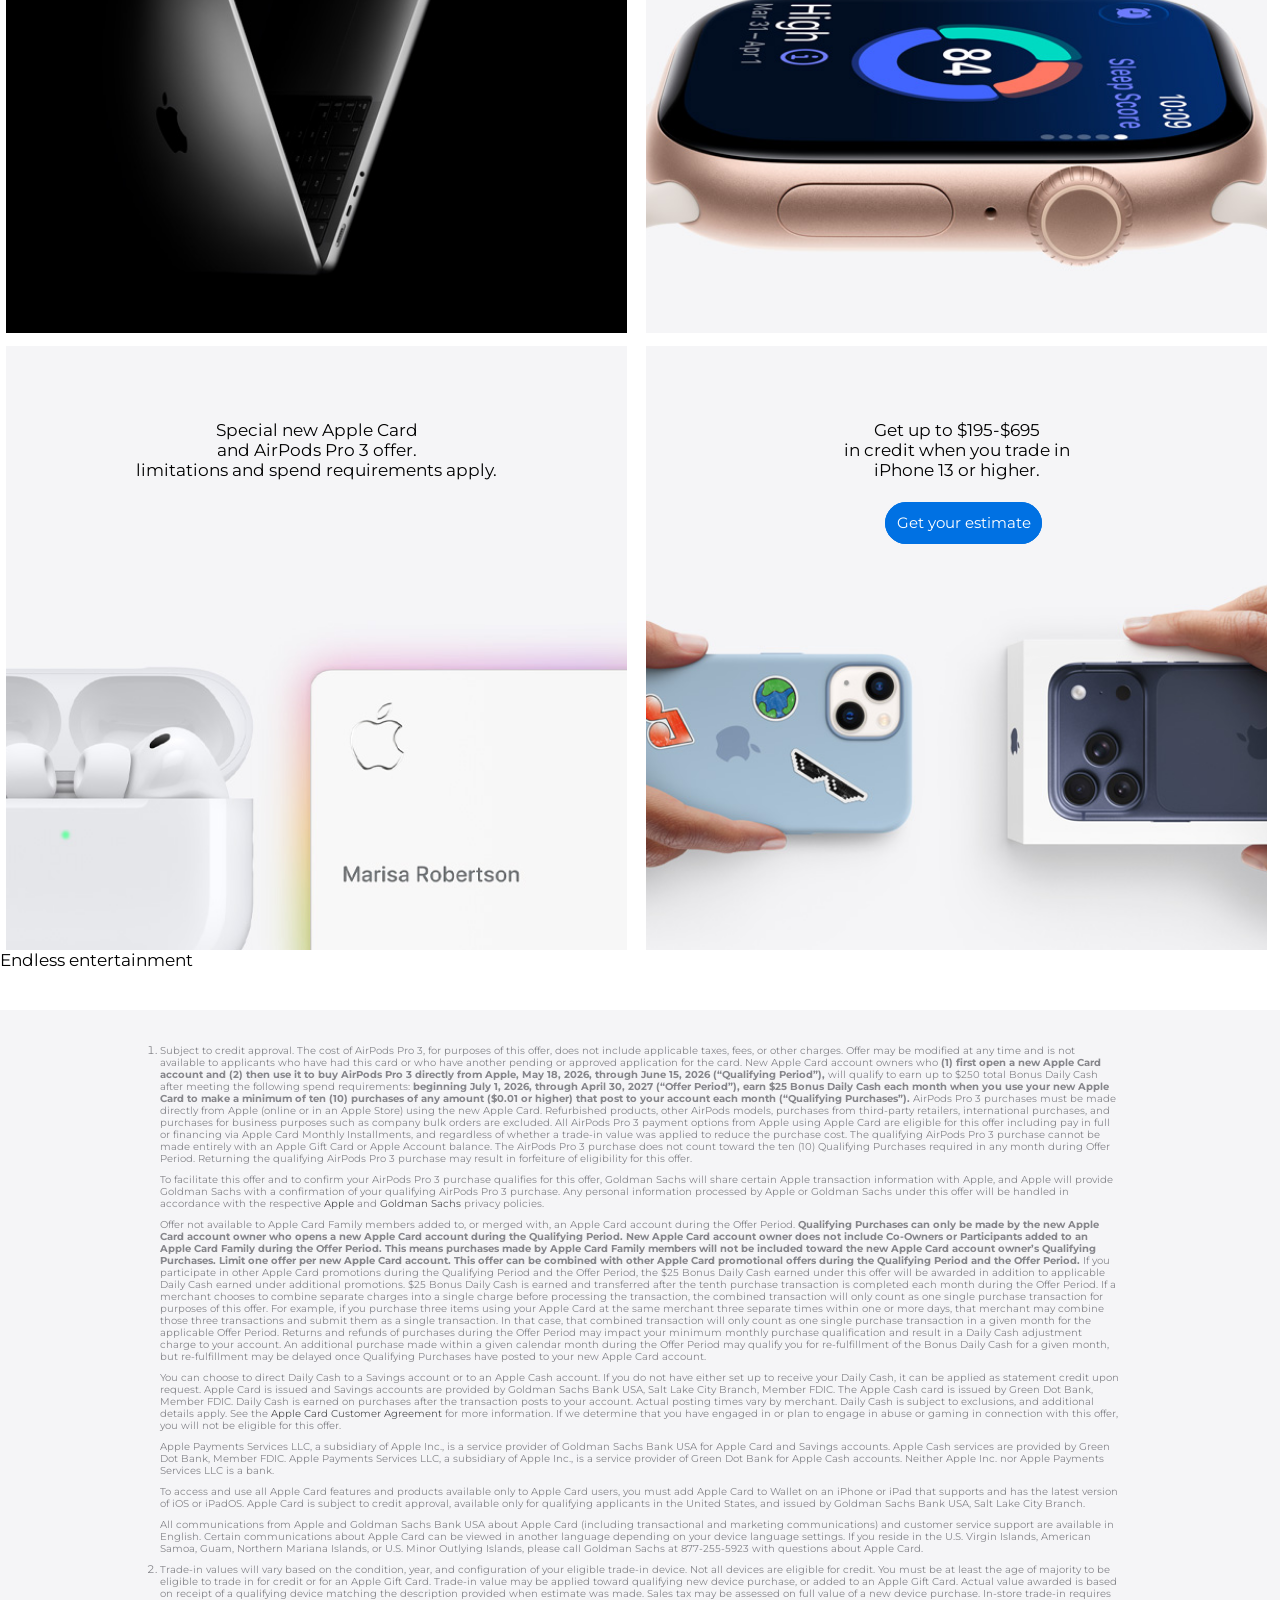
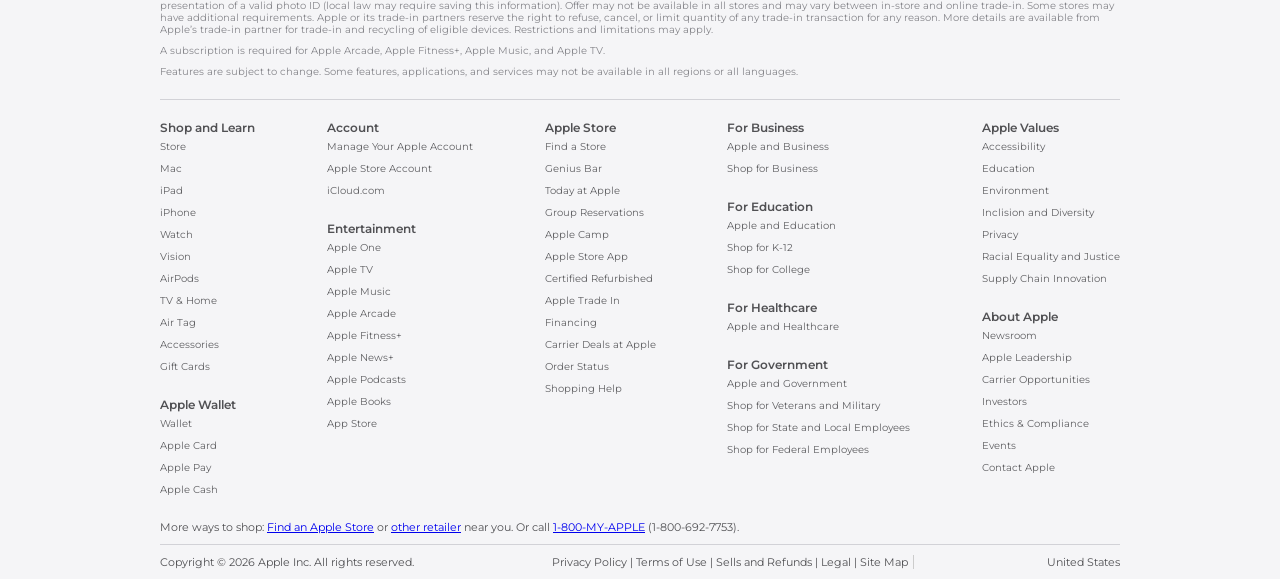
==== commit f418b128: "Added the images for the left and right wrapper" ====
--- a/index.html
+++ b/index.html
@@ -107,7 +107,7 @@
             <div class="links">
                 <ul>
                     <li><a href="#">Learn more</a></li>
-                    <li><a href="#">Buy</a></li>
+                    <li><a class="blue" href="#">Buy</a></li>
                 </ul>
             </div>
         </div>
@@ -122,7 +122,7 @@
             <div class="links">
                 <ul>
                     <li><a href="#">Learn more</a></li>
-                    <li><a href="#">Buy</a></li>
+                    <li><a class="blue" href="#">Buy</a></li>
                 </ul>
             </div>
         </div>
@@ -139,7 +139,7 @@
             <div class="links">
                 <ul>
                     <li><a href="#">Learn more</a></li>
-                    <li><a href="#">Buy</a></li>
+                    <li><a class="blue" href="#">Buy</a></li>
                 </ul>
             </div>
         </div>
@@ -157,12 +157,12 @@
             <div class="links">
                 <ul>
                     <li><a href="#">Learn more</a></li>
-                    <li><a href="#">Buy</a></li>
-                </ul>
-            </div>
-        </div>
-    </section>
-    <section class="six-highlight">
+                    <li><a class="blue" href="#">Buy</a></li>
+                </ul>
+            </div>
+        </div>
+    </section>
+    <section class="sixth-highlight">
         <div class="left-side-wrapper">
             <div class="logo">
                 <img src="../apple-website-v2/images/logos & icons/card.png" alt="">
--- a/css/style.css
+++ b/css/style.css
@@ -22,6 +22,7 @@
     font-weight: 200;
     font-size: 0.60em;
     position: sticky;
+    top: 0;
     width: 100%;
 }
 
@@ -95,11 +96,10 @@
     padding: 15px 0;
     margin-top: 1em;
     margin-left: 0.8em;
-}
-
-.link ul li {
     list-style: none;
 }
+
+
 
 .link ul li a {
     border: 0.8em solid #0071e3;
@@ -130,6 +130,89 @@
 
 }
 
+.left-side-wrapper {
+    height: 550px;
+    background-position: center;
+    background-repeat: no-repeat;
+    background-size: cover;
+    text-align: center;
+    width: 48.5%;
+    margin: 1% 1% 0% 0.5%;
+    padding-top: 54px;
+}
+.right-side-wrapper {
+    height: 550px;
+    background-position: center;
+    background-repeat: no-repeat;
+    background-size: cover;
+    text-align: center;
+    width: 48.5%;
+    margin: 1% 1% 0% 0.5%;
+    padding-top: 54px;
+}
+
+.links ul li {
+    display: inline-block;
+    padding: 15px 0;
+    margin-top: 1em;
+    margin-left: 0.8em;
+    list-style: none;
+}
+
+.links ul li a {
+    font-size: 0.875em;
+    border: 0.875em solid #0071e3;
+    border-width: 1px;
+    padding: 0.72em;
+    text-decoration: none;
+    border-radius: 61.25em;
+    background: #0071e3;
+    color: rgb(255, 255, 255);
+}
+
+.links .blue {
+    color: #0071e3;
+    background: rgb(255, 255, 255);
+
+}
+.links .blue:hover {
+    background: #0071e3;
+    color: rgb(255, 255, 255);
+}
+
+.fourth-highlight {
+    display: flex;
+}
+.fourth-highlight .left-side-wrapper {
+    background-image: url("../images/first-display-flex/macbook-air.jpg");
+}
+
+.fourth-highlight .right-side-wrapper {
+    background-image: url("../images/first-display-flex/ipad-air.jpg");
+}
+
+.fifth-highlight {
+    display: flex;
+    color: rgb(255, 255, 255);
+}
+.fifth-highlight .left-side-wrapper {
+    background-image: url("../images/second-display-flex/macbook-pro.jpg");
+}
+
+.fifth-highlight .right-side-wrapper {
+    background-image: url("../images/second-display-flex/watch-series-11.jpg");
+}
+
+.sixth-highlight {
+    display: flex;
+}
+.sixth-highlight .left-side-wrapper {
+    background-image: url("../images/third-display-flex/card.jpg");
+}
+
+.sixth-highlight .right-side-wrapper {
+    background-image: url("../images/third-display-flex/trade-in.jpg");
+}
 
 
 footer {
